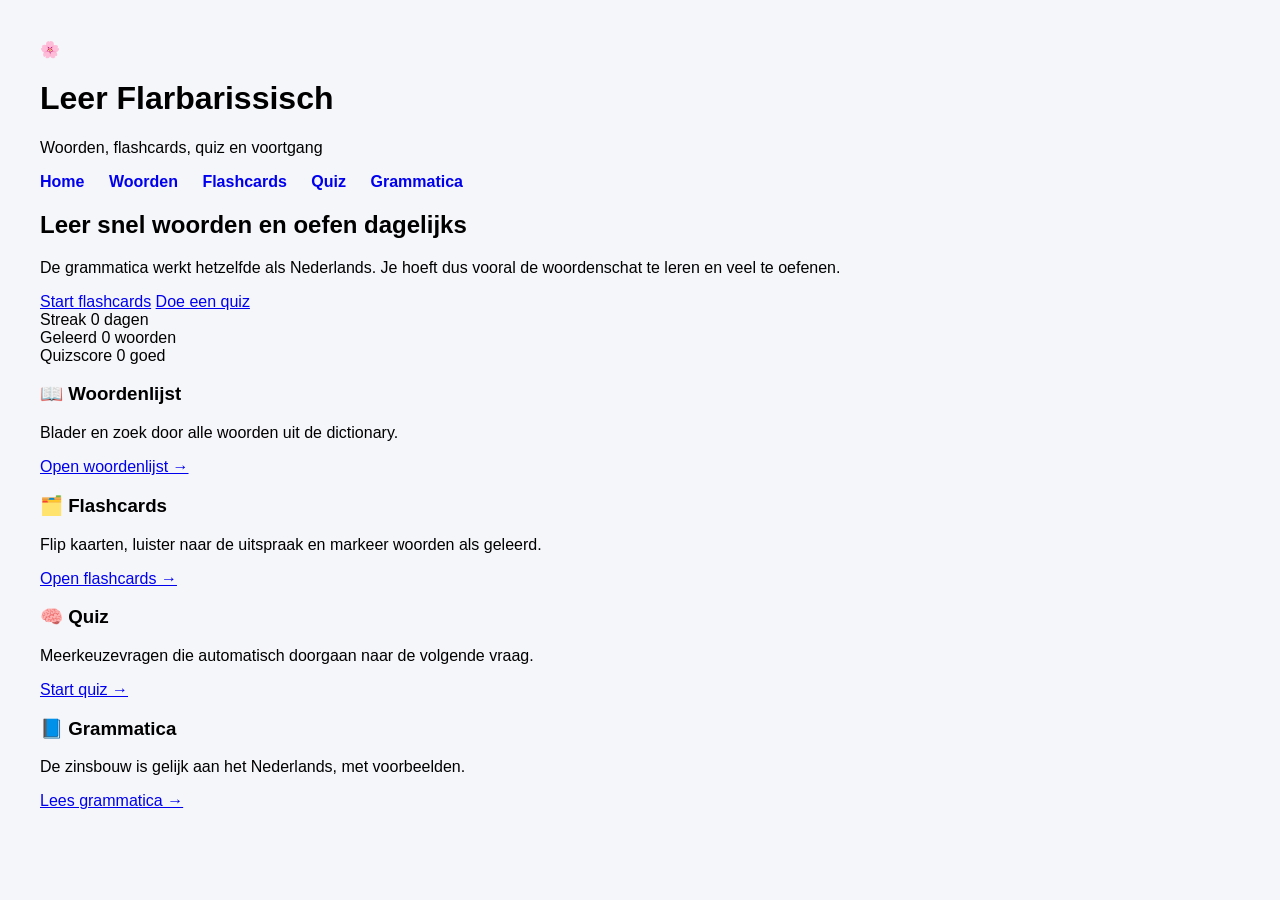
==== index.html @ 2b74cdad "Update index.html" ====
<!DOCTYPE html>
<html lang="nl">
<head>
  <meta charset="UTF-8" />
  <meta name="viewport" content="width=device-width, initial-scale=1.0" />
  <title>Leer Flarbarissisch</title>

  <link rel="icon" type="image/png" href="./favicon.png" />

  <meta name="description" content="Leer Flarbarissisch met quizzen, flashcards en uitspraak." />
  <meta property="og:title" content="Leer Flarbarissisch" />
  <meta property="og:description" content="Leer Flarbarissisch met quizzen, flashcards en uitspraak." />
  <meta property="og:type" content="website" />
  <meta property="og:image" content="./banner.png" />
  <meta name="twitter:card" content="summary_large_image" />
  <meta name="twitter:image" content="./banner.png" />

  <link rel="stylesheet" href="./style.css" />
</head>
<body>
  <div class="page-shell">
    <header class="topbar">
      <div class="brand">
        <div class="brand-badge">🌸</div>
        <div>
          <h1>Leer Flarbarissisch</h1>
          <p>Woorden, flashcards, quiz en voortgang</p>
        </div>
      </div>

      <nav class="nav">
        <a href="./index.html" class="nav-link active">Home</a>
        <a href="./woorden.html" class="nav-link">Woorden</a>
        <a href="./flashcards.html" class="nav-link">Flashcards</a>
        <a href="./quiz.html" class="nav-link">Quiz</a>
        <a href="./grammatica.html" class="nav-link">Grammatica</a>
      </nav>
    </header>

    <main class="container">
      <section class="hero card">
        <div class="hero-content">
          <h2>Leer snel woorden en oefen dagelijks</h2>
          <p>
            De grammatica werkt hetzelfde als Nederlands. Je hoeft dus vooral de
            woordenschat te leren en veel te oefenen.
          </p>

          <div class="hero-actions">
            <a class="primary-btn" href="./flashcards.html">Start flashcards</a>
            <a class="secondary-btn" href="./quiz.html">Doe een quiz</a>
          </div>
        </div>

        <div class="stats-grid">
          <div class="stat-card">
            <span class="stat-label">Streak</span>
            <span class="stat-value" id="streakValue">0 dagen</span>
          </div>
          <div class="stat-card">
            <span class="stat-label">Geleerd</span>
            <span class="stat-value" id="learnedValue">0 woorden</span>
          </div>
          <div class="stat-card">
            <span class="stat-label">Quizscore</span>
            <span class="stat-value" id="quizValue">0 goed</span>
          </div>
        </div>
      </section>

      <section class="home-grid">
        <article class="feature card">
          <h3>📖 Woordenlijst</h3>
          <p>Blader en zoek door alle woorden uit de dictionary.</p>
          <a class="text-link" href="./woorden.html">Open woordenlijst →</a>
        </article>

        <article class="feature card">
          <h3>🗂️ Flashcards</h3>
          <p>Flip kaarten, luister naar de uitspraak en markeer woorden als geleerd.</p>
          <a class="text-link" href="./flashcards.html">Open flashcards →</a>
        </article>

        <article class="feature card">
          <h3>🧠 Quiz</h3>
          <p>Meerkeuzevragen die automatisch doorgaan naar de volgende vraag.</p>
          <a class="text-link" href="./quiz.html">Start quiz →</a>
        </article>

        <article class="feature card">
          <h3>📘 Grammatica</h3>
          <p>De zinsbouw is gelijk aan het Nederlands, met voorbeelden.</p>
          <a class="text-link" href="./grammatica.html">Lees grammatica →</a>
        </article>
      </section>
    </main>
  </div>

  <script src="./script.js"></script>
</body>
</html>
---- style.css ----
body{

font-family:Inter,Arial;
margin:40px;

background:#f5f6fa;

}

nav a{

margin-right:20px;
text-decoration:none;
font-weight:bold;

}

table{

border-collapse:collapse;
margin-top:20px;

}

td,th{

border:1px solid #ddd;
padding:10px 20px;

}

input{

padding:10px;
margin-top:20px;

}

button{

padding:10px 20px;
margin:5px;

cursor:pointer;

}
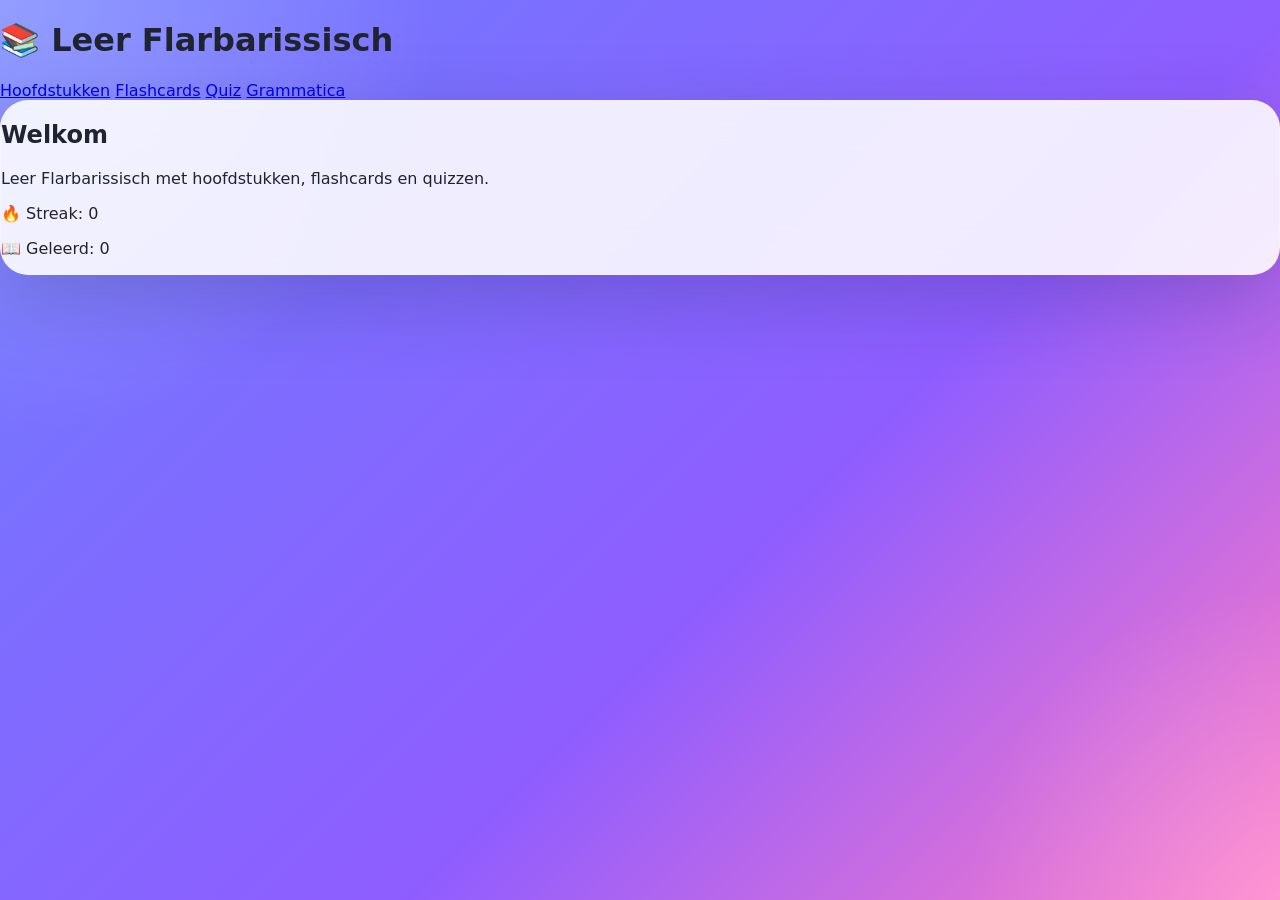
==== commit 58952a96: "Update index.html" ====
--- a/index.html
+++ b/index.html
@@ -1,101 +1,60 @@
 <!DOCTYPE html>
 <html lang="nl">
 <head>
-  <meta charset="UTF-8" />
-  <meta name="viewport" content="width=device-width, initial-scale=1.0" />
-  <title>Leer Flarbarissisch</title>
 
-  <link rel="icon" type="image/png" href="./favicon.png" />
+<meta charset="UTF-8">
+<meta name="viewport" content="width=device-width, initial-scale=1.0">
 
-  <meta name="description" content="Leer Flarbarissisch met quizzen, flashcards en uitspraak." />
-  <meta property="og:title" content="Leer Flarbarissisch" />
-  <meta property="og:description" content="Leer Flarbarissisch met quizzen, flashcards en uitspraak." />
-  <meta property="og:type" content="website" />
-  <meta property="og:image" content="./banner.png" />
-  <meta name="twitter:card" content="summary_large_image" />
-  <meta name="twitter:image" content="./banner.png" />
+<title>Leer Flarbarissisch</title>
 
-  <link rel="stylesheet" href="./style.css" />
+<link rel="stylesheet" href="style.css">
+
+<meta property="og:title" content="Leer Flarbarissisch">
+<meta property="og:image" content="banner.png">
+
+<link rel="icon" href="favicon.png">
+
 </head>
+
 <body>
-  <div class="page-shell">
-    <header class="topbar">
-      <div class="brand">
-        <div class="brand-badge">🌸</div>
-        <div>
-          <h1>Leer Flarbarissisch</h1>
-          <p>Woorden, flashcards, quiz en voortgang</p>
-        </div>
-      </div>
 
-      <nav class="nav">
-        <a href="./index.html" class="nav-link active">Home</a>
-        <a href="./woorden.html" class="nav-link">Woorden</a>
-        <a href="./flashcards.html" class="nav-link">Flashcards</a>
-        <a href="./quiz.html" class="nav-link">Quiz</a>
-        <a href="./grammatica.html" class="nav-link">Grammatica</a>
-      </nav>
-    </header>
+<header>
 
-    <main class="container">
-      <section class="hero card">
-        <div class="hero-content">
-          <h2>Leer snel woorden en oefen dagelijks</h2>
-          <p>
-            De grammatica werkt hetzelfde als Nederlands. Je hoeft dus vooral de
-            woordenschat te leren en veel te oefenen.
-          </p>
+<h1>📚 Leer Flarbarissisch</h1>
 
-          <div class="hero-actions">
-            <a class="primary-btn" href="./flashcards.html">Start flashcards</a>
-            <a class="secondary-btn" href="./quiz.html">Doe een quiz</a>
-          </div>
-        </div>
+<nav>
 
-        <div class="stats-grid">
-          <div class="stat-card">
-            <span class="stat-label">Streak</span>
-            <span class="stat-value" id="streakValue">0 dagen</span>
-          </div>
-          <div class="stat-card">
-            <span class="stat-label">Geleerd</span>
-            <span class="stat-value" id="learnedValue">0 woorden</span>
-          </div>
-          <div class="stat-card">
-            <span class="stat-label">Quizscore</span>
-            <span class="stat-value" id="quizValue">0 goed</span>
-          </div>
-        </div>
-      </section>
+<a href="hoofdstukken.html">Hoofdstukken</a>
+<a href="flashcards.html">Flashcards</a>
+<a href="quiz.html">Quiz</a>
+<a href="grammatica.html">Grammatica</a>
 
-      <section class="home-grid">
-        <article class="feature card">
-          <h3>📖 Woordenlijst</h3>
-          <p>Blader en zoek door alle woorden uit de dictionary.</p>
-          <a class="text-link" href="./woorden.html">Open woordenlijst →</a>
-        </article>
+</nav>
 
-        <article class="feature card">
-          <h3>🗂️ Flashcards</h3>
-          <p>Flip kaarten, luister naar de uitspraak en markeer woorden als geleerd.</p>
-          <a class="text-link" href="./flashcards.html">Open flashcards →</a>
-        </article>
+</header>
 
-        <article class="feature card">
-          <h3>🧠 Quiz</h3>
-          <p>Meerkeuzevragen die automatisch doorgaan naar de volgende vraag.</p>
-          <a class="text-link" href="./quiz.html">Start quiz →</a>
-        </article>
+<main>
 
-        <article class="feature card">
-          <h3>📘 Grammatica</h3>
-          <p>De zinsbouw is gelijk aan het Nederlands, met voorbeelden.</p>
-          <a class="text-link" href="./grammatica.html">Lees grammatica →</a>
-        </article>
-      </section>
-    </main>
-  </div>
+<div class="card">
 
-  <script src="./script.js"></script>
+<h2>Welkom</h2>
+
+<p>
+Leer Flarbarissisch met hoofdstukken, flashcards en quizzen.
+</p>
+
+<div class="stats">
+
+<p>🔥 Streak: <span id="streak">0</span></p>
+<p>📖 Geleerd: <span id="learned">0</span></p>
+
+</div>
+
+</div>
+
+</main>
+
+<script src="script.js"></script>
+
 </body>
 </html>
--- a/style.css
+++ b/style.css
@@ -1,46 +1,498 @@
-body{
-
-font-family:Inter,Arial;
-margin:40px;
-
-background:#f5f6fa;
-
-}
-
-nav a{
-
-margin-right:20px;
-text-decoration:none;
-font-weight:bold;
-
-}
-
-table{
-
-border-collapse:collapse;
-margin-top:20px;
-
-}
-
-td,th{
-
-border:1px solid #ddd;
-padding:10px 20px;
-
-}
-
-input{
-
-padding:10px;
-margin-top:20px;
-
-}
-
-button{
-
-padding:10px 20px;
-margin:5px;
-
-cursor:pointer;
-
-}
+:root {
+  --bg-1: #6d7cff;
+  --bg-2: #8f5dff;
+  --bg-3: #ff7ac6;
+
+  --surface: rgba(255, 255, 255, 0.88);
+  --surface-strong: rgba(255, 255, 255, 0.96);
+  --text: #1f2430;
+  --muted: #667085;
+  --border: rgba(99, 102, 241, 0.14);
+
+  --primary: #6b5cff;
+  --primary-hover: #5948ff;
+  --secondary: #eef2ff;
+  --secondary-text: #312e81;
+
+  --success: #10b981;
+  --success-hover: #0da271;
+
+  --shadow-lg: 0 24px 80px rgba(27, 34, 72, 0.22);
+  --shadow-md: 0 14px 30px rgba(27, 34, 72, 0.16);
+  --radius-xl: 28px;
+  --radius-lg: 18px;
+  --radius-md: 14px;
+}
+
+* {
+  box-sizing: border-box;
+}
+
+html,
+body {
+  margin: 0;
+  min-height: 100%;
+}
+
+body {
+  font-family: Inter, system-ui, Arial, sans-serif;
+  color: var(--text);
+  background:
+    radial-gradient(circle at top left, rgba(255,255,255,0.26), transparent 28%),
+    radial-gradient(circle at bottom right, rgba(255,255,255,0.2), transparent 20%),
+    linear-gradient(135deg, var(--bg-1), var(--bg-2) 60%, var(--bg-3));
+}
+
+.page-shell {
+  min-height: 100vh;
+  padding: 28px;
+}
+
+.container {
+  width: min(1100px, 100%);
+  margin: 0 auto;
+}
+
+.topbar {
+  width: min(1100px, 100%);
+  margin: 0 auto 24px;
+  display: flex;
+  gap: 20px;
+  align-items: center;
+  justify-content: space-between;
+  flex-wrap: wrap;
+}
+
+.brand {
+  display: flex;
+  gap: 14px;
+  align-items: center;
+}
+
+.brand-badge {
+  width: 56px;
+  height: 56px;
+  border-radius: 18px;
+  display: grid;
+  place-items: center;
+  font-size: 1.5rem;
+  background: rgba(255,255,255,0.18);
+  backdrop-filter: blur(12px);
+  box-shadow: var(--shadow-md);
+}
+
+.brand h1 {
+  margin: 0;
+  font-size: clamp(1.8rem, 3vw, 2.4rem);
+  line-height: 1.05;
+  letter-spacing: -0.02em;
+  color: white;
+}
+
+.brand p {
+  margin: 4px 0 0;
+  color: rgba(255,255,255,0.85);
+}
+
+.nav {
+  display: flex;
+  gap: 10px;
+  flex-wrap: wrap;
+}
+
+.nav-link {
+  text-decoration: none;
+  color: white;
+  padding: 10px 14px;
+  border-radius: 999px;
+  background: rgba(255,255,255,0.14);
+  backdrop-filter: blur(12px);
+  transition: transform 0.2s ease, background-color 0.2s ease;
+  font-weight: 600;
+}
+
+.nav-link:hover {
+  transform: translateY(-1px);
+  background: rgba(255,255,255,0.22);
+}
+
+.nav-link.active {
+  background: rgba(255,255,255,0.28);
+}
+
+.card {
+  background: var(--surface);
+  border: 1px solid rgba(255,255,255,0.3);
+  border-radius: var(--radius-xl);
+  box-shadow: var(--shadow-lg);
+  backdrop-filter: blur(20px);
+}
+
+.hero {
+  padding: 30px;
+  display: grid;
+  gap: 28px;
+  grid-template-columns: 1.2fr 0.8fr;
+}
+
+.hero-content h2 {
+  margin: 0 0 14px;
+  font-size: clamp(1.8rem, 3vw, 2.6rem);
+  line-height: 1.05;
+  letter-spacing: -0.02em;
+}
+
+.hero-content p {
+  margin: 0 0 22px;
+  color: var(--muted);
+  font-size: 1.05rem;
+  line-height: 1.7;
+}
+
+.hero-actions {
+  display: flex;
+  gap: 12px;
+  flex-wrap: wrap;
+}
+
+.stats-grid {
+  display: grid;
+  gap: 14px;
+}
+
+.stat-card {
+  padding: 18px 20px;
+  border-radius: 18px;
+  background: var(--surface-strong);
+  box-shadow: var(--shadow-md);
+}
+
+.stat-label {
+  display: block;
+  color: var(--muted);
+  font-size: 0.92rem;
+  margin-bottom: 6px;
+}
+
+.stat-value {
+  font-size: 1.5rem;
+  font-weight: 800;
+}
+
+.home-grid {
+  margin-top: 24px;
+  display: grid;
+  grid-template-columns: repeat(2, minmax(0, 1fr));
+  gap: 20px;
+}
+
+.feature {
+  padding: 24px;
+}
+
+.feature h3 {
+  margin-top: 0;
+  margin-bottom: 10px;
+}
+
+.feature p {
+  color: var(--muted);
+  line-height: 1.6;
+}
+
+.text-link {
+  text-decoration: none;
+  color: var(--primary);
+  font-weight: 700;
+}
+
+.primary-btn,
+.secondary-btn,
+.speak-btn,
+.answer-btn {
+  border: none;
+  cursor: pointer;
+  border-radius: 14px;
+  font: inherit;
+  font-weight: 700;
+  transition: transform 0.18s ease, background-color 0.18s ease, box-shadow 0.18s ease;
+}
+
+.primary-btn:hover,
+.secondary-btn:hover,
+.speak-btn:hover,
+.answer-btn:hover {
+  transform: translateY(-1px);
+}
+
+.primary-btn {
+  padding: 12px 18px;
+  background: var(--primary);
+  color: white;
+  box-shadow: var(--shadow-md);
+  text-decoration: none;
+  display: inline-flex;
+  align-items: center;
+  justify-content: center;
+}
+
+.primary-btn:hover {
+  background: var(--primary-hover);
+}
+
+.secondary-btn {
+  padding: 12px 18px;
+  background: var(--secondary);
+  color: var(--secondary-text);
+  text-decoration: none;
+}
+
+.toolbar-row {
+  display: flex;
+  gap: 12px;
+  margin-bottom: 18px;
+  flex-wrap: wrap;
+}
+
+.search-input {
+  flex: 1;
+  min-width: 240px;
+  padding: 14px 16px;
+  border: 1px solid var(--border);
+  border-radius: 16px;
+  font: inherit;
+  background: var(--surface-strong);
+  box-shadow: inset 0 1px 0 rgba(255,255,255,0.6);
+}
+
+.search-input:focus {
+  outline: none;
+  border-color: rgba(107,92,255,0.38);
+}
+
+.table-wrap {
+  overflow: auto;
+  border-radius: 18px;
+}
+
+.word-table {
+  width: 100%;
+  border-collapse: collapse;
+  overflow: hidden;
+  background: var(--surface-strong);
+  border-radius: 18px;
+}
+
+.word-table th,
+.word-table td {
+  padding: 14px 16px;
+  text-align: left;
+  border-bottom: 1px solid rgba(99, 102, 241, 0.08);
+}
+
+.word-table th {
+  background: rgba(107,92,255,0.08);
+  font-size: 0.95rem;
+}
+
+.icon-btn {
+  border: none;
+  background: var(--secondary);
+  color: var(--secondary-text);
+  border-radius: 12px;
+  padding: 10px 12px;
+  cursor: pointer;
+  font: inherit;
+  font-weight: 700;
+}
+
+.flashcard-page {
+  padding: 28px;
+}
+
+.flashcard-header,
+.quiz-top {
+  display: flex;
+  justify-content: space-between;
+  gap: 12px;
+  margin-bottom: 18px;
+  flex-wrap: wrap;
+}
+
+.mini-stat {
+  background: rgba(107,92,255,0.08);
+  color: var(--secondary-text);
+  padding: 10px 14px;
+  border-radius: 999px;
+  font-weight: 700;
+}
+
+.flashcard {
+  width: 100%;
+  border: none;
+  background: transparent;
+  padding: 0;
+  cursor: pointer;
+  perspective: 1400px;
+}
+
+.flashcard-inner {
+  position: relative;
+  width: 100%;
+  min-height: 320px;
+  transform-style: preserve-3d;
+  transition: transform 0.6s ease;
+}
+
+.flashcard.is-flipped .flashcard-inner,
+.flashcard-inner.is-flipped {
+  transform: rotateY(180deg);
+}
+
+.flashcard-face {
+  position: absolute;
+  inset: 0;
+  border-radius: 24px;
+  padding: 28px;
+  backface-visibility: hidden;
+  display: flex;
+  flex-direction: column;
+  justify-content: center;
+  align-items: center;
+  background: linear-gradient(145deg, rgba(255,255,255,0.98), rgba(238,242,255,0.92));
+  box-shadow: var(--shadow-md);
+}
+
+.flashcard-back {
+  transform: rotateY(180deg);
+  background: linear-gradient(145deg, rgba(107,92,255,0.98), rgba(143,93,255,0.94));
+  color: white;
+}
+
+.flashcard-label {
+  font-size: 0.92rem;
+  font-weight: 800;
+  letter-spacing: 0.04em;
+  text-transform: uppercase;
+  opacity: 0.78;
+  margin-bottom: 14px;
+}
+
+.flashcard-face h2 {
+  margin: 0;
+  font-size: clamp(2rem, 4vw, 3rem);
+  text-align: center;
+  line-height: 1.1;
+}
+
+.flashcard-actions {
+  margin-top: 22px;
+  display: flex;
+  gap: 12px;
+  flex-wrap: wrap;
+}
+
+.speak-btn {
+  padding: 12px 18px;
+  background: var(--success);
+  color: white;
+}
+
+.speak-btn:hover {
+  background: var(--success-hover);
+}
+
+.quiz-card {
+  padding: 28px;
+}
+
+.quiz-card h2 {
+  margin-top: 0;
+  margin-bottom: 20px;
+  font-size: clamp(1.4rem, 3vw, 2rem);
+}
+
+.answers-grid {
+  display: grid;
+  gap: 12px;
+}
+
+.answer-btn {
+  text-align: left;
+  padding: 14px 16px;
+  background: var(--surface-strong);
+  color: var(--text);
+  box-shadow: var(--shadow-md);
+}
+
+.answer-btn.correct {
+  background: rgba(16, 185, 129, 0.16);
+}
+
+.answer-btn.wrong {
+  background: rgba(239, 68, 68, 0.14);
+}
+
+.quiz-feedback {
+  min-height: 28px;
+  margin-top: 16px;
+  font-weight: 700;
+}
+
+.prose-card {
+  padding: 28px;
+  line-height: 1.75;
+}
+
+.prose-card h2 {
+  margin-top: 0;
+}
+
+.example-box {
+  margin: 18px 0;
+  padding: 18px;
+  border-radius: 18px;
+  background: var(--surface-strong);
+  box-shadow: var(--shadow-md);
+}
+
+.pretty-list {
+  padding-left: 20px;
+}
+
+@media (max-width: 920px) {
+  .hero,
+  .home-grid {
+    grid-template-columns: 1fr;
+  }
+}
+
+@media (max-width: 640px) {
+  .page-shell {
+    padding: 18px;
+  }
+
+  .hero,
+  .feature,
+  .flashcard-page,
+  .quiz-card,
+  .prose-card {
+    padding: 22px;
+  }
+
+  .flashcard-inner {
+    min-height: 260px;
+  }
+
+  .flashcard-actions,
+  .hero-actions,
+  .toolbar-row {
+    flex-direction: column;
+  }
+
+  .primary-btn,
+  .secondary-btn,
+  .speak-btn {
+    width: 100%;
+  }
+}
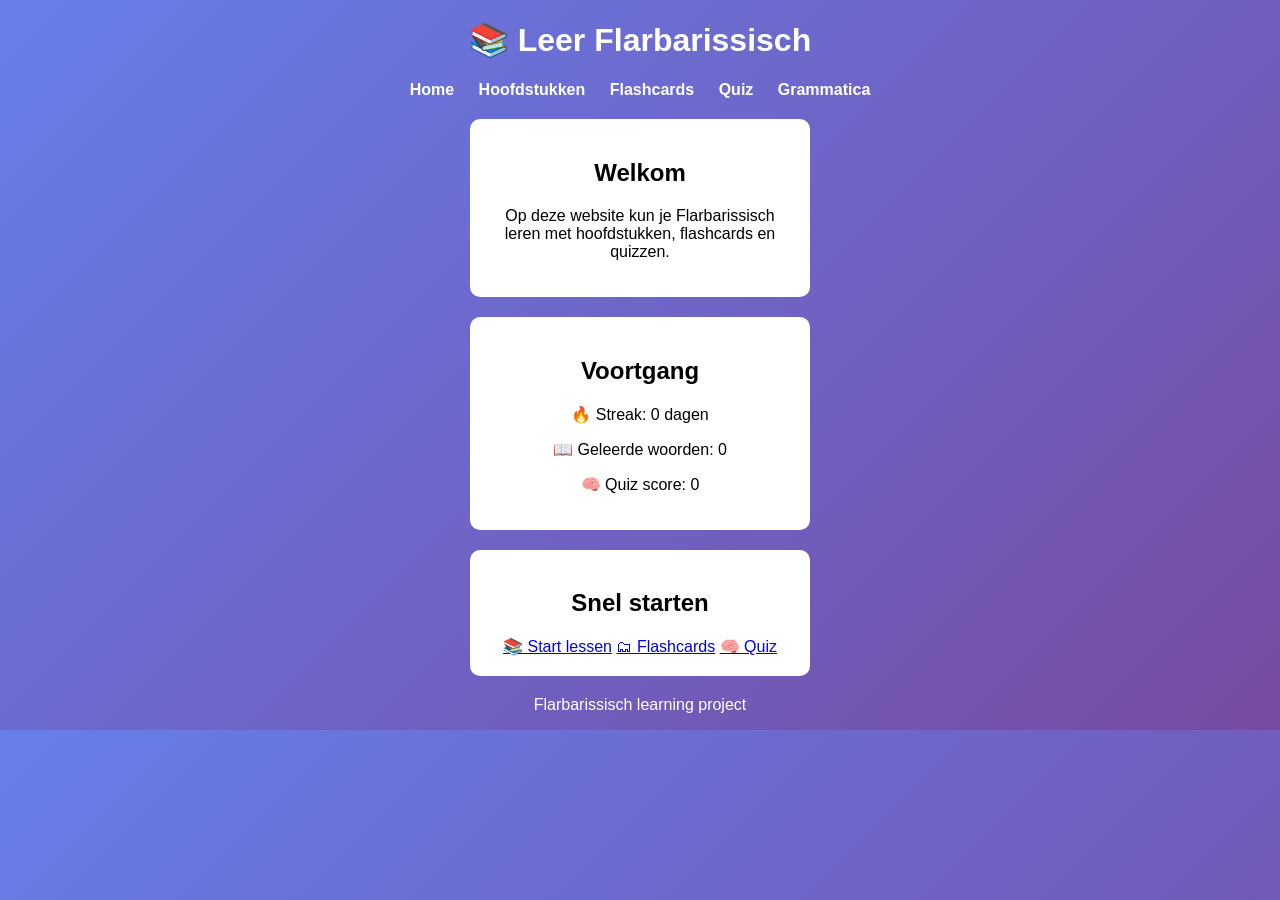
==== commit 73ed041f: "Update index.html" ====
--- a/index.html
+++ b/index.html
@@ -1,5 +1,6 @@
 <!DOCTYPE html>
 <html lang="nl">
+
 <head>
 
 <meta charset="UTF-8">
@@ -7,12 +8,18 @@
 
 <title>Leer Flarbarissisch</title>
 
+<meta name="description" content="Leer Flarbarissisch met hoofdstukken, quizzen en flashcards.">
+
+<!-- favicon -->
+<link rel="icon" type="image/png" href="favicon.png">
+
+<!-- discord / embed -->
+<meta property="og:title" content="Leer Flarbarissisch">
+<meta property="og:description" content="Leer Flarbarissisch met lessen en quizzen">
+<meta property="og:image" content="banner.png">
+<meta property="og:type" content="website">
+
 <link rel="stylesheet" href="style.css">
-
-<meta property="og:title" content="Leer Flarbarissisch">
-<meta property="og:image" content="banner.png">
-
-<link rel="icon" href="favicon.png">
 
 </head>
 
@@ -24,10 +31,11 @@
 
 <nav>
 
-<a href="hoofdstukken.html">Hoofdstukken</a>
-<a href="flashcards.html">Flashcards</a>
-<a href="quiz.html">Quiz</a>
-<a href="grammatica.html">Grammatica</a>
+<a href="/">Home</a>
+<a href="hoofdstukken/">Hoofdstukken</a>
+<a href="flashcards/">Flashcards</a>
+<a href="quiz/">Quiz</a>
+<a href="grammatica/">Grammatica</a>
 
 </nav>
 
@@ -35,26 +43,53 @@
 
 <main>
 
-<div class="card">
+<section class="card">
 
 <h2>Welkom</h2>
 
 <p>
-Leer Flarbarissisch met hoofdstukken, flashcards en quizzen.
+Op deze website kun je Flarbarissisch leren met hoofdstukken,
+flashcards en quizzen.
 </p>
 
-<div class="stats">
+</section>
 
-<p>🔥 Streak: <span id="streak">0</span></p>
-<p>📖 Geleerd: <span id="learned">0</span></p>
+<section class="card stats">
+
+<h2>Voortgang</h2>
+
+<p>🔥 Streak: <span id="streak">0</span> dagen</p>
+
+<p>📖 Geleerde woorden: <span id="learned">0</span></p>
+
+<p>🧠 Quiz score: <span id="quizScore">0</span></p>
+
+</section>
+
+<section class="card">
+
+<h2>Snel starten</h2>
+
+<div class="buttons">
+
+<a class="button" href="hoofdstukken/">📚 Start lessen</a>
+<a class="button" href="flashcards/">🗂 Flashcards</a>
+<a class="button" href="quiz/">🧠 Quiz</a>
 
 </div>
 
-</div>
+</section>
 
 </main>
+
+<footer>
+
+<p>Flarbarissisch learning project</p>
+
+</footer>
 
 <script src="script.js"></script>
 
 </body>
+
 </html>
--- a/style.css
+++ b/style.css
@@ -1,498 +1,67 @@
-:root {
-  --bg-1: #6d7cff;
-  --bg-2: #8f5dff;
-  --bg-3: #ff7ac6;
+body{
 
-  --surface: rgba(255, 255, 255, 0.88);
-  --surface-strong: rgba(255, 255, 255, 0.96);
-  --text: #1f2430;
-  --muted: #667085;
-  --border: rgba(99, 102, 241, 0.14);
+font-family:Inter,Arial;
 
-  --primary: #6b5cff;
-  --primary-hover: #5948ff;
-  --secondary: #eef2ff;
-  --secondary-text: #312e81;
+background:linear-gradient(135deg,#667eea,#764ba2);
 
-  --success: #10b981;
-  --success-hover: #0da271;
+color:white;
 
-  --shadow-lg: 0 24px 80px rgba(27, 34, 72, 0.22);
-  --shadow-md: 0 14px 30px rgba(27, 34, 72, 0.16);
-  --radius-xl: 28px;
-  --radius-lg: 18px;
-  --radius-md: 14px;
+text-align:center;
+
+margin:0;
+
 }
 
-* {
-  box-sizing: border-box;
+nav a{
+
+margin:10px;
+
+color:white;
+
+text-decoration:none;
+
+font-weight:bold;
+
 }
 
-html,
-body {
-  margin: 0;
-  min-height: 100%;
+.card{
+
+background:white;
+
+color:black;
+
+padding:20px;
+
+margin:20px auto;
+
+width:300px;
+
+border-radius:10px;
+
 }
 
-body {
-  font-family: Inter, system-ui, Arial, sans-serif;
-  color: var(--text);
-  background:
-    radial-gradient(circle at top left, rgba(255,255,255,0.26), transparent 28%),
-    radial-gradient(circle at bottom right, rgba(255,255,255,0.2), transparent 20%),
-    linear-gradient(135deg, var(--bg-1), var(--bg-2) 60%, var(--bg-3));
+table{
+
+margin:auto;
+
+border-collapse:collapse;
+
 }
 
-.page-shell {
-  min-height: 100vh;
-  padding: 28px;
+td,th{
+
+border:1px solid #ddd;
+
+padding:10px;
+
 }
 
-.container {
-  width: min(1100px, 100%);
-  margin: 0 auto;
+button{
+
+padding:10px;
+
+margin:5px;
+
+cursor:pointer;
+
 }
-
-.topbar {
-  width: min(1100px, 100%);
-  margin: 0 auto 24px;
-  display: flex;
-  gap: 20px;
-  align-items: center;
-  justify-content: space-between;
-  flex-wrap: wrap;
-}
-
-.brand {
-  display: flex;
-  gap: 14px;
-  align-items: center;
-}
-
-.brand-badge {
-  width: 56px;
-  height: 56px;
-  border-radius: 18px;
-  display: grid;
-  place-items: center;
-  font-size: 1.5rem;
-  background: rgba(255,255,255,0.18);
-  backdrop-filter: blur(12px);
-  box-shadow: var(--shadow-md);
-}
-
-.brand h1 {
-  margin: 0;
-  font-size: clamp(1.8rem, 3vw, 2.4rem);
-  line-height: 1.05;
-  letter-spacing: -0.02em;
-  color: white;
-}
-
-.brand p {
-  margin: 4px 0 0;
-  color: rgba(255,255,255,0.85);
-}
-
-.nav {
-  display: flex;
-  gap: 10px;
-  flex-wrap: wrap;
-}
-
-.nav-link {
-  text-decoration: none;
-  color: white;
-  padding: 10px 14px;
-  border-radius: 999px;
-  background: rgba(255,255,255,0.14);
-  backdrop-filter: blur(12px);
-  transition: transform 0.2s ease, background-color 0.2s ease;
-  font-weight: 600;
-}
-
-.nav-link:hover {
-  transform: translateY(-1px);
-  background: rgba(255,255,255,0.22);
-}
-
-.nav-link.active {
-  background: rgba(255,255,255,0.28);
-}
-
-.card {
-  background: var(--surface);
-  border: 1px solid rgba(255,255,255,0.3);
-  border-radius: var(--radius-xl);
-  box-shadow: var(--shadow-lg);
-  backdrop-filter: blur(20px);
-}
-
-.hero {
-  padding: 30px;
-  display: grid;
-  gap: 28px;
-  grid-template-columns: 1.2fr 0.8fr;
-}
-
-.hero-content h2 {
-  margin: 0 0 14px;
-  font-size: clamp(1.8rem, 3vw, 2.6rem);
-  line-height: 1.05;
-  letter-spacing: -0.02em;
-}
-
-.hero-content p {
-  margin: 0 0 22px;
-  color: var(--muted);
-  font-size: 1.05rem;
-  line-height: 1.7;
-}
-
-.hero-actions {
-  display: flex;
-  gap: 12px;
-  flex-wrap: wrap;
-}
-
-.stats-grid {
-  display: grid;
-  gap: 14px;
-}
-
-.stat-card {
-  padding: 18px 20px;
-  border-radius: 18px;
-  background: var(--surface-strong);
-  box-shadow: var(--shadow-md);
-}
-
-.stat-label {
-  display: block;
-  color: var(--muted);
-  font-size: 0.92rem;
-  margin-bottom: 6px;
-}
-
-.stat-value {
-  font-size: 1.5rem;
-  font-weight: 800;
-}
-
-.home-grid {
-  margin-top: 24px;
-  display: grid;
-  grid-template-columns: repeat(2, minmax(0, 1fr));
-  gap: 20px;
-}
-
-.feature {
-  padding: 24px;
-}
-
-.feature h3 {
-  margin-top: 0;
-  margin-bottom: 10px;
-}
-
-.feature p {
-  color: var(--muted);
-  line-height: 1.6;
-}
-
-.text-link {
-  text-decoration: none;
-  color: var(--primary);
-  font-weight: 700;
-}
-
-.primary-btn,
-.secondary-btn,
-.speak-btn,
-.answer-btn {
-  border: none;
-  cursor: pointer;
-  border-radius: 14px;
-  font: inherit;
-  font-weight: 700;
-  transition: transform 0.18s ease, background-color 0.18s ease, box-shadow 0.18s ease;
-}
-
-.primary-btn:hover,
-.secondary-btn:hover,
-.speak-btn:hover,
-.answer-btn:hover {
-  transform: translateY(-1px);
-}
-
-.primary-btn {
-  padding: 12px 18px;
-  background: var(--primary);
-  color: white;
-  box-shadow: var(--shadow-md);
-  text-decoration: none;
-  display: inline-flex;
-  align-items: center;
-  justify-content: center;
-}
-
-.primary-btn:hover {
-  background: var(--primary-hover);
-}
-
-.secondary-btn {
-  padding: 12px 18px;
-  background: var(--secondary);
-  color: var(--secondary-text);
-  text-decoration: none;
-}
-
-.toolbar-row {
-  display: flex;
-  gap: 12px;
-  margin-bottom: 18px;
-  flex-wrap: wrap;
-}
-
-.search-input {
-  flex: 1;
-  min-width: 240px;
-  padding: 14px 16px;
-  border: 1px solid var(--border);
-  border-radius: 16px;
-  font: inherit;
-  background: var(--surface-strong);
-  box-shadow: inset 0 1px 0 rgba(255,255,255,0.6);
-}
-
-.search-input:focus {
-  outline: none;
-  border-color: rgba(107,92,255,0.38);
-}
-
-.table-wrap {
-  overflow: auto;
-  border-radius: 18px;
-}
-
-.word-table {
-  width: 100%;
-  border-collapse: collapse;
-  overflow: hidden;
-  background: var(--surface-strong);
-  border-radius: 18px;
-}
-
-.word-table th,
-.word-table td {
-  padding: 14px 16px;
-  text-align: left;
-  border-bottom: 1px solid rgba(99, 102, 241, 0.08);
-}
-
-.word-table th {
-  background: rgba(107,92,255,0.08);
-  font-size: 0.95rem;
-}
-
-.icon-btn {
-  border: none;
-  background: var(--secondary);
-  color: var(--secondary-text);
-  border-radius: 12px;
-  padding: 10px 12px;
-  cursor: pointer;
-  font: inherit;
-  font-weight: 700;
-}
-
-.flashcard-page {
-  padding: 28px;
-}
-
-.flashcard-header,
-.quiz-top {
-  display: flex;
-  justify-content: space-between;
-  gap: 12px;
-  margin-bottom: 18px;
-  flex-wrap: wrap;
-}
-
-.mini-stat {
-  background: rgba(107,92,255,0.08);
-  color: var(--secondary-text);
-  padding: 10px 14px;
-  border-radius: 999px;
-  font-weight: 700;
-}
-
-.flashcard {
-  width: 100%;
-  border: none;
-  background: transparent;
-  padding: 0;
-  cursor: pointer;
-  perspective: 1400px;
-}
-
-.flashcard-inner {
-  position: relative;
-  width: 100%;
-  min-height: 320px;
-  transform-style: preserve-3d;
-  transition: transform 0.6s ease;
-}
-
-.flashcard.is-flipped .flashcard-inner,
-.flashcard-inner.is-flipped {
-  transform: rotateY(180deg);
-}
-
-.flashcard-face {
-  position: absolute;
-  inset: 0;
-  border-radius: 24px;
-  padding: 28px;
-  backface-visibility: hidden;
-  display: flex;
-  flex-direction: column;
-  justify-content: center;
-  align-items: center;
-  background: linear-gradient(145deg, rgba(255,255,255,0.98), rgba(238,242,255,0.92));
-  box-shadow: var(--shadow-md);
-}
-
-.flashcard-back {
-  transform: rotateY(180deg);
-  background: linear-gradient(145deg, rgba(107,92,255,0.98), rgba(143,93,255,0.94));
-  color: white;
-}
-
-.flashcard-label {
-  font-size: 0.92rem;
-  font-weight: 800;
-  letter-spacing: 0.04em;
-  text-transform: uppercase;
-  opacity: 0.78;
-  margin-bottom: 14px;
-}
-
-.flashcard-face h2 {
-  margin: 0;
-  font-size: clamp(2rem, 4vw, 3rem);
-  text-align: center;
-  line-height: 1.1;
-}
-
-.flashcard-actions {
-  margin-top: 22px;
-  display: flex;
-  gap: 12px;
-  flex-wrap: wrap;
-}
-
-.speak-btn {
-  padding: 12px 18px;
-  background: var(--success);
-  color: white;
-}
-
-.speak-btn:hover {
-  background: var(--success-hover);
-}
-
-.quiz-card {
-  padding: 28px;
-}
-
-.quiz-card h2 {
-  margin-top: 0;
-  margin-bottom: 20px;
-  font-size: clamp(1.4rem, 3vw, 2rem);
-}
-
-.answers-grid {
-  display: grid;
-  gap: 12px;
-}
-
-.answer-btn {
-  text-align: left;
-  padding: 14px 16px;
-  background: var(--surface-strong);
-  color: var(--text);
-  box-shadow: var(--shadow-md);
-}
-
-.answer-btn.correct {
-  background: rgba(16, 185, 129, 0.16);
-}
-
-.answer-btn.wrong {
-  background: rgba(239, 68, 68, 0.14);
-}
-
-.quiz-feedback {
-  min-height: 28px;
-  margin-top: 16px;
-  font-weight: 700;
-}
-
-.prose-card {
-  padding: 28px;
-  line-height: 1.75;
-}
-
-.prose-card h2 {
-  margin-top: 0;
-}
-
-.example-box {
-  margin: 18px 0;
-  padding: 18px;
-  border-radius: 18px;
-  background: var(--surface-strong);
-  box-shadow: var(--shadow-md);
-}
-
-.pretty-list {
-  padding-left: 20px;
-}
-
-@media (max-width: 920px) {
-  .hero,
-  .home-grid {
-    grid-template-columns: 1fr;
-  }
-}
-
-@media (max-width: 640px) {
-  .page-shell {
-    padding: 18px;
-  }
-
-  .hero,
-  .feature,
-  .flashcard-page,
-  .quiz-card,
-  .prose-card {
-    padding: 22px;
-  }
-
-  .flashcard-inner {
-    min-height: 260px;
-  }
-
-  .flashcard-actions,
-  .hero-actions,
-  .toolbar-row {
-    flex-direction: column;
-  }
-
-  .primary-btn,
-  .secondary-btn,
-  .speak-btn {
-    width: 100%;
-  }
-}
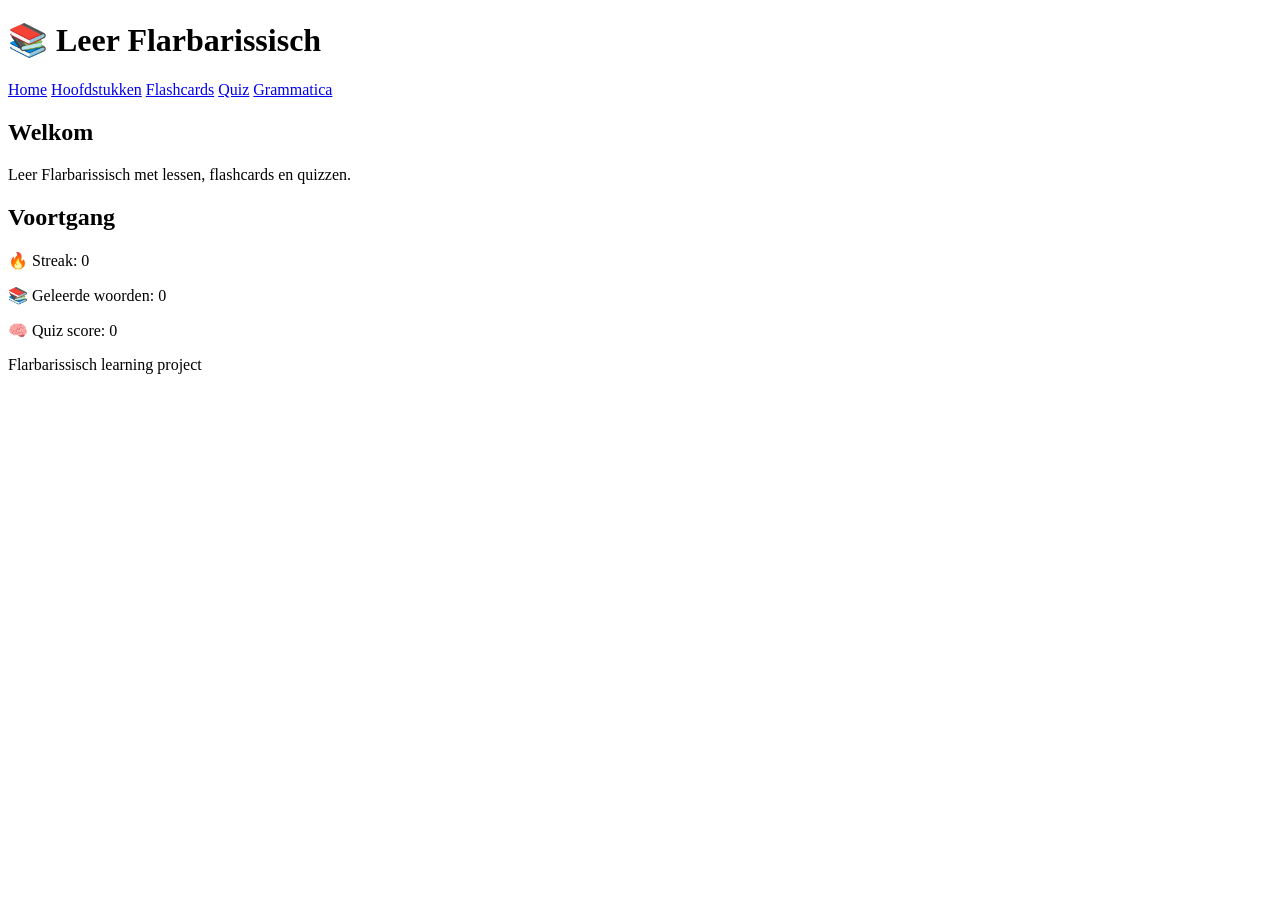
==== commit d01c636d: "Update index.html" ====
--- a/index.html
+++ b/index.html
@@ -4,22 +4,16 @@
 <head>
 
 <meta charset="UTF-8">
-<meta name="viewport" content="width=device-width, initial-scale=1.0">
+<meta name="viewport" content="width=device-width, initial-scale=1">
 
 <title>Leer Flarbarissisch</title>
 
-<meta name="description" content="Leer Flarbarissisch met hoofdstukken, quizzen en flashcards.">
+<link rel="icon" href="favicon.png">
 
-<!-- favicon -->
-<link rel="icon" type="image/png" href="favicon.png">
+<meta property="og:title" content="Leer Flarbarissisch">
+<meta property="og:image" content="banner.png">
 
-<!-- discord / embed -->
-<meta property="og:title" content="Leer Flarbarissisch">
-<meta property="og:description" content="Leer Flarbarissisch met lessen en quizzen">
-<meta property="og:image" content="banner.png">
-<meta property="og:type" content="website">
-
-<link rel="stylesheet" href="style.css">
+<link rel="stylesheet" href="css/style.css">
 
 </head>
 
@@ -48,35 +42,18 @@
 <h2>Welkom</h2>
 
 <p>
-Op deze website kun je Flarbarissisch leren met hoofdstukken,
-flashcards en quizzen.
+Leer Flarbarissisch met lessen, flashcards en quizzen.
 </p>
-
-</section>
-
-<section class="card stats">
-
-<h2>Voortgang</h2>
-
-<p>🔥 Streak: <span id="streak">0</span> dagen</p>
-
-<p>📖 Geleerde woorden: <span id="learned">0</span></p>
-
-<p>🧠 Quiz score: <span id="quizScore">0</span></p>
 
 </section>
 
 <section class="card">
 
-<h2>Snel starten</h2>
+<h2>Voortgang</h2>
 
-<div class="buttons">
-
-<a class="button" href="hoofdstukken/">📚 Start lessen</a>
-<a class="button" href="flashcards/">🗂 Flashcards</a>
-<a class="button" href="quiz/">🧠 Quiz</a>
-
-</div>
+<p>🔥 Streak: <span id="streak">0</span></p>
+<p>📚 Geleerde woorden: <span id="learned">0</span></p>
+<p>🧠 Quiz score: <span id="quizScore">0</span></p>
 
 </section>
 
@@ -88,7 +65,7 @@
 
 </footer>
 
-<script src="script.js"></script>
+<script src="js/script.js"></script>
 
 </body>
 
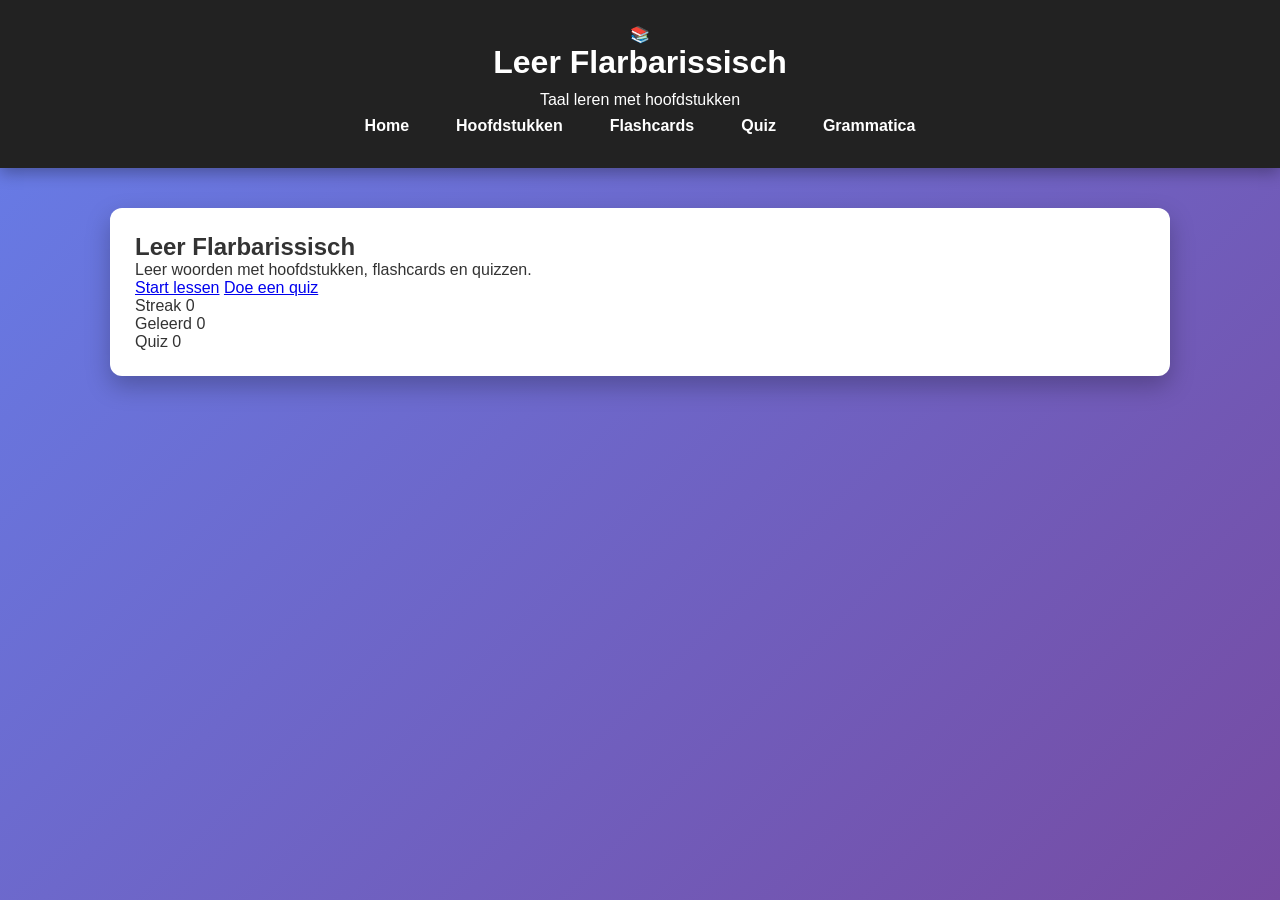
==== commit fcec645c: "Update index.html" ====
--- a/index.html
+++ b/index.html
@@ -2,71 +2,87 @@
 <html lang="nl">
 
 <head>
-
 <meta charset="UTF-8">
-<meta name="viewport" content="width=device-width, initial-scale=1">
+<meta name="viewport" content="width=device-width, initial-scale=1.0">
 
 <title>Leer Flarbarissisch</title>
 
+<link rel="stylesheet" href="css/style.css">
 <link rel="icon" href="favicon.png">
-
-<meta property="og:title" content="Leer Flarbarissisch">
-<meta property="og:image" content="banner.png">
-
-<link rel="stylesheet" href="css/style.css">
-
 </head>
 
 <body>
 
-<header>
+<div class="page-shell">
 
-<h1>📚 Leer Flarbarissisch</h1>
+<header class="topbar">
 
-<nav>
+<div class="brand">
+<div class="brand-badge">📚</div>
 
-<a href="/">Home</a>
-<a href="hoofdstukken/">Hoofdstukken</a>
-<a href="flashcards/">Flashcards</a>
-<a href="quiz/">Quiz</a>
-<a href="grammatica/">Grammatica</a>
+<div>
+<h1>Leer Flarbarissisch</h1>
+<p>Taal leren met hoofdstukken</p>
+</div>
+</div>
 
+<nav class="nav">
+<a class="nav-link active" href="/">Home</a>
+<a class="nav-link" href="hoofdstukken/">Hoofdstukken</a>
+<a class="nav-link" href="flashcards/">Flashcards</a>
+<a class="nav-link" href="quiz/">Quiz</a>
+<a class="nav-link" href="grammatica/">Grammatica</a>
 </nav>
 
 </header>
 
-<main>
+<main class="container">
 
-<section class="card">
+<section class="hero card">
 
-<h2>Welkom</h2>
+<div class="hero-content">
+
+<h2>Leer Flarbarissisch</h2>
 
 <p>
-Leer Flarbarissisch met lessen, flashcards en quizzen.
+Leer woorden met hoofdstukken, flashcards en quizzen.
 </p>
 
-</section>
+<div class="hero-actions">
 
-<section class="card">
+<a class="primary-btn" href="hoofdstukken/">Start lessen</a>
+<a class="secondary-btn" href="quiz/">Doe een quiz</a>
 
-<h2>Voortgang</h2>
+</div>
 
-<p>🔥 Streak: <span id="streak">0</span></p>
-<p>📚 Geleerde woorden: <span id="learned">0</span></p>
-<p>🧠 Quiz score: <span id="quizScore">0</span></p>
+</div>
+
+<div class="stats-grid">
+
+<div class="stat-card">
+<span class="stat-label">Streak</span>
+<span class="stat-value" id="streak">0</span>
+</div>
+
+<div class="stat-card">
+<span class="stat-label">Geleerd</span>
+<span class="stat-value" id="learned">0</span>
+</div>
+
+<div class="stat-card">
+<span class="stat-label">Quiz</span>
+<span class="stat-value" id="quizScore">0</span>
+</div>
+
+</div>
 
 </section>
 
 </main>
 
-<footer>
-
-<p>Flarbarissisch learning project</p>
-
-</footer>
+</div>
 
 <script src="js/script.js"></script>
 
 </body>
-
 </html>
--- a/css/style.css
+++ b/css/style.css
@@ -0,0 +1,389 @@
+/* ---------------- */
+/* RESET */
+/* ---------------- */
+
+*{
+margin:0;
+padding:0;
+box-sizing:border-box;
+}
+
+body{
+
+font-family:Arial, Helvetica, sans-serif;
+
+background:linear-gradient(135deg,#667eea,#764ba2);
+
+min-height:100vh;
+
+color:#333;
+
+}
+
+/* ---------------- */
+/* HEADER */
+/* ---------------- */
+
+header{
+
+background:#222;
+
+color:white;
+
+padding:25px;
+
+text-align:center;
+
+box-shadow:0 5px 15px rgba(0,0,0,0.3);
+
+}
+
+header h1{
+
+font-size:32px;
+margin-bottom:10px;
+
+}
+
+/* ---------------- */
+/* NAV */
+/* ---------------- */
+
+nav{
+
+display:flex;
+justify-content:center;
+gap:15px;
+flex-wrap:wrap;
+
+}
+
+nav a{
+
+color:white;
+
+text-decoration:none;
+
+font-weight:bold;
+
+padding:8px 16px;
+
+border-radius:6px;
+
+transition:0.2s;
+
+}
+
+nav a:hover{
+
+background:#444;
+
+}
+
+/* ---------------- */
+/* MAIN */
+/* ---------------- */
+
+main{
+
+padding:40px 20px;
+
+max-width:1100px;
+
+margin:auto;
+
+}
+
+/* ---------------- */
+/* GRID */
+/* ---------------- */
+
+.grid{
+
+display:grid;
+
+grid-template-columns:repeat(auto-fit,minmax(250px,1fr));
+
+gap:25px;
+
+}
+
+/* ---------------- */
+/* CARD */
+/* ---------------- */
+
+.card{
+
+background:white;
+
+padding:25px;
+
+border-radius:12px;
+
+box-shadow:0 10px 25px rgba(0,0,0,0.25);
+
+transition:0.2s;
+
+}
+
+.card:hover{
+
+transform:translateY(-5px);
+
+box-shadow:0 15px 35px rgba(0,0,0,0.35);
+
+}
+
+/* ---------------- */
+/* CHAPTER CARDS */
+/* ---------------- */
+
+.chapterCard{
+
+background:white;
+
+padding:25px;
+
+border-radius:12px;
+
+text-align:center;
+
+box-shadow:0 10px 25px rgba(0,0,0,0.25);
+
+transition:0.2s;
+
+}
+
+.chapterCard:hover{
+
+transform:translateY(-5px);
+
+box-shadow:0 15px 35px rgba(0,0,0,0.35);
+
+}
+
+.chapterCard h2{
+
+margin-bottom:10px;
+
+color:#333;
+
+}
+
+.chapterCard p{
+
+color:#666;
+
+margin-bottom:10px;
+
+}
+
+/* ---------------- */
+/* BUTTONS */
+/* ---------------- */
+
+button,
+.startBtn,
+.button{
+
+display:inline-block;
+
+padding:10px 20px;
+
+background:#667eea;
+
+color:white;
+
+border:none;
+
+border-radius:6px;
+
+cursor:pointer;
+
+font-weight:bold;
+
+text-decoration:none;
+
+transition:0.2s;
+
+}
+
+button:hover,
+.startBtn:hover,
+.button:hover{
+
+background:#5565d6;
+
+}
+
+/* ---------------- */
+/* LES TABLE */
+/* ---------------- */
+
+.lessonTable{
+
+width:100%;
+
+max-width:900px;
+
+margin:auto;
+
+border-collapse:collapse;
+
+background:white;
+
+border-radius:10px;
+
+overflow:hidden;
+
+box-shadow:0 10px 25px rgba(0,0,0,0.3);
+
+}
+
+.lessonTable th{
+
+background:#667eea;
+
+color:white;
+
+padding:12px;
+
+}
+
+.lessonTable td{
+
+padding:12px;
+
+border-bottom:1px solid #eee;
+
+text-align:center;
+
+}
+
+.lessonTable tr:hover{
+
+background:#f4f6ff;
+
+}
+
+/* ---------------- */
+/* FLASHCARD */
+/* ---------------- */
+
+.flashcard{
+
+background:white;
+
+max-width:400px;
+
+margin:40px auto;
+
+padding:50px 20px;
+
+border-radius:14px;
+
+font-size:28px;
+
+text-align:center;
+
+box-shadow:0 10px 30px rgba(0,0,0,0.35);
+
+cursor:pointer;
+
+transition:0.2s;
+
+}
+
+.flashcard:hover{
+
+transform:scale(1.03);
+
+}
+
+.controls{
+
+display:flex;
+
+justify-content:center;
+
+gap:10px;
+
+flex-wrap:wrap;
+
+}
+
+/* ---------------- */
+/* QUIZ */
+/* ---------------- */
+
+.quizCard{
+
+background:white;
+
+padding:30px;
+
+max-width:600px;
+
+margin:auto;
+
+border-radius:14px;
+
+box-shadow:0 10px 30px rgba(0,0,0,0.35);
+
+text-align:center;
+
+}
+
+#answers button{
+
+display:block;
+
+width:100%;
+
+margin:8px 0;
+
+padding:12px;
+
+}
+
+/* ---------------- */
+/* FOOTER */
+/* ---------------- */
+
+footer{
+
+text-align:center;
+
+color:white;
+
+padding:20px;
+
+}
+
+/* ---------------- */
+/* MOBILE */
+/* ---------------- */
+
+@media(max-width:700px){
+
+header h1{
+
+font-size:24px;
+
+}
+
+.flashcard{
+
+font-size:22px;
+
+padding:40px 15px;
+
+}
+
+.lessonTable{
+
+font-size:14px;
+
+}
+
+}
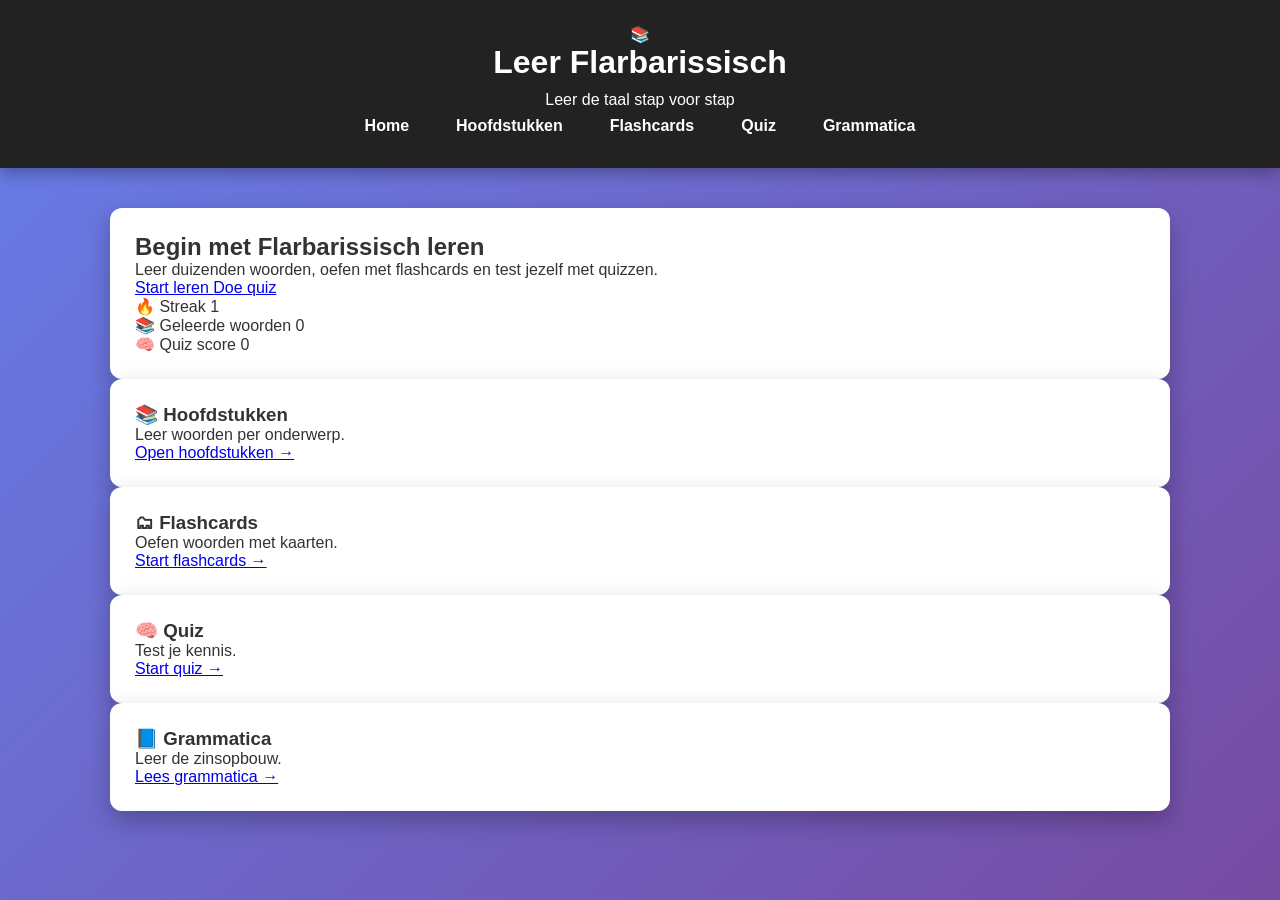
==== commit bc80a55e: "Update index.html" ====
--- a/index.html
+++ b/index.html
@@ -2,6 +2,7 @@
 <html lang="nl">
 
 <head>
+
 <meta charset="UTF-8">
 <meta name="viewport" content="width=device-width, initial-scale=1.0">
 
@@ -9,6 +10,7 @@
 
 <link rel="stylesheet" href="css/style.css">
 <link rel="icon" href="favicon.png">
+
 </head>
 
 <body>
@@ -18,20 +20,24 @@
 <header class="topbar">
 
 <div class="brand">
+
 <div class="brand-badge">📚</div>
 
 <div>
 <h1>Leer Flarbarissisch</h1>
-<p>Taal leren met hoofdstukken</p>
+<p>Leer de taal stap voor stap</p>
 </div>
+
 </div>
 
 <nav class="nav">
+
 <a class="nav-link active" href="/">Home</a>
 <a class="nav-link" href="hoofdstukken/">Hoofdstukken</a>
 <a class="nav-link" href="flashcards/">Flashcards</a>
 <a class="nav-link" href="quiz/">Quiz</a>
 <a class="nav-link" href="grammatica/">Grammatica</a>
+
 </nav>
 
 </header>
@@ -42,16 +48,21 @@
 
 <div class="hero-content">
 
-<h2>Leer Flarbarissisch</h2>
+<h2>Begin met Flarbarissisch leren</h2>
 
 <p>
-Leer woorden met hoofdstukken, flashcards en quizzen.
+Leer duizenden woorden, oefen met flashcards en test jezelf met quizzen.
 </p>
 
 <div class="hero-actions">
 
-<a class="primary-btn" href="hoofdstukken/">Start lessen</a>
-<a class="secondary-btn" href="quiz/">Doe een quiz</a>
+<a class="primary-btn" href="hoofdstukken/">
+Start leren
+</a>
+
+<a class="secondary-btn" href="quiz/">
+Doe quiz
+</a>
 
 </div>
 
@@ -60,19 +71,79 @@
 <div class="stats-grid">
 
 <div class="stat-card">
-<span class="stat-label">Streak</span>
+<span class="stat-label">🔥 Streak</span>
 <span class="stat-value" id="streak">0</span>
 </div>
 
 <div class="stat-card">
-<span class="stat-label">Geleerd</span>
+<span class="stat-label">📚 Geleerde woorden</span>
 <span class="stat-value" id="learned">0</span>
 </div>
 
 <div class="stat-card">
-<span class="stat-label">Quiz</span>
+<span class="stat-label">🧠 Quiz score</span>
 <span class="stat-value" id="quizScore">0</span>
 </div>
+
+</div>
+
+</section>
+
+<section class="home-grid">
+
+<div class="feature card">
+
+<h3>📚 Hoofdstukken</h3>
+
+<p>
+Leer woorden per onderwerp.
+</p>
+
+<a class="text-link" href="hoofdstukken/">
+Open hoofdstukken →
+</a>
+
+</div>
+
+<div class="feature card">
+
+<h3>🗂 Flashcards</h3>
+
+<p>
+Oefen woorden met kaarten.
+</p>
+
+<a class="text-link" href="flashcards/">
+Start flashcards →
+</a>
+
+</div>
+
+<div class="feature card">
+
+<h3>🧠 Quiz</h3>
+
+<p>
+Test je kennis.
+</p>
+
+<a class="text-link" href="quiz/">
+Start quiz →
+</a>
+
+</div>
+
+<div class="feature card">
+
+<h3>📘 Grammatica</h3>
+
+<p>
+Leer de zinsopbouw.
+</p>
+
+<a class="text-link" href="grammatica/">
+Lees grammatica →
+</a>
 
 </div>
 
@@ -83,6 +154,8 @@
 </div>
 
 <script src="js/script.js"></script>
+<script src="js/home.js"></script>
 
 </body>
+
 </html>
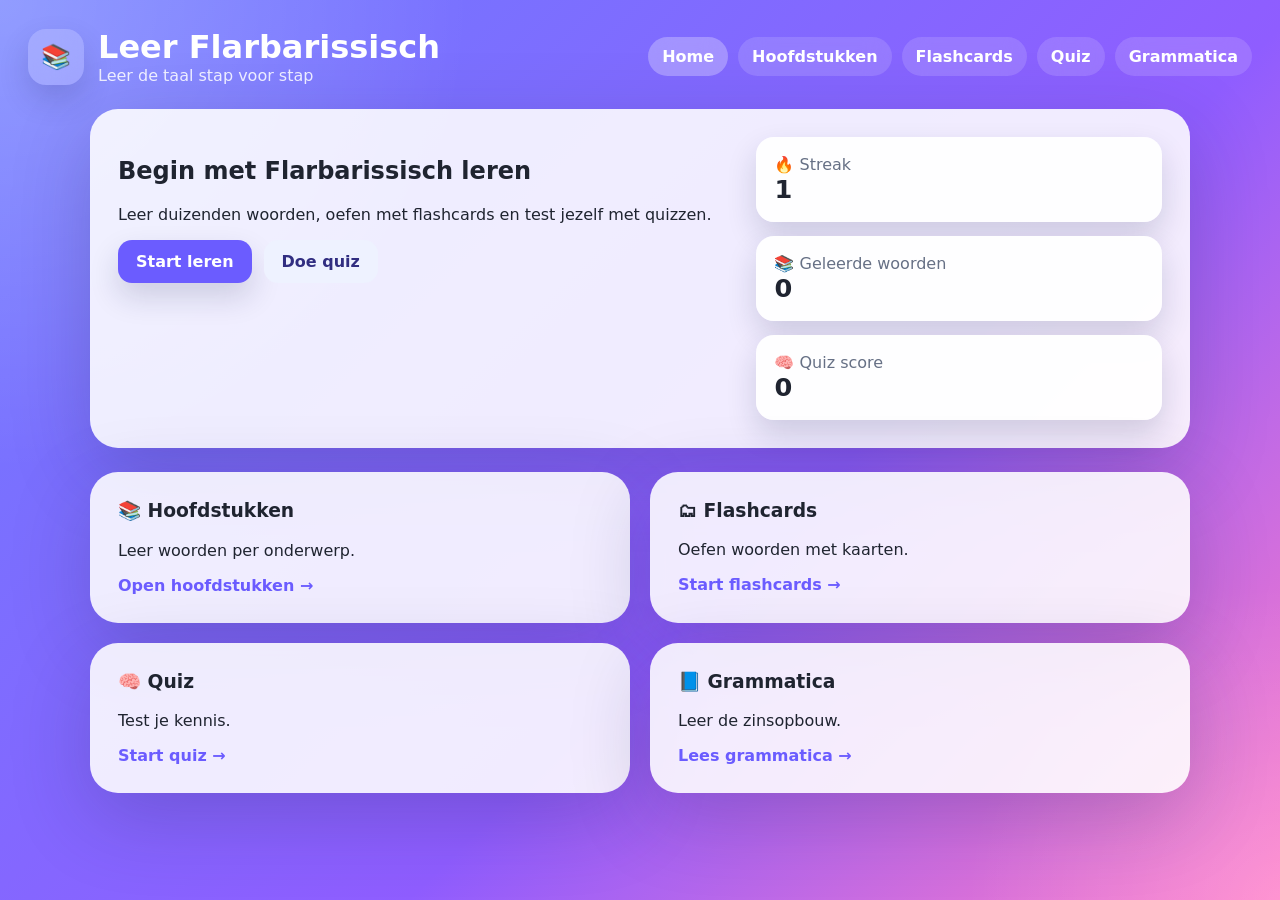
==== commit e16469d2: "Update index.html" ====
--- a/index.html
+++ b/index.html
@@ -8,11 +8,22 @@
 
 <title>Leer Flarbarissisch</title>
 
+<link rel="icon" type="image/png" href="favicon.png">
+
+<meta name="description" content="Vertaal Nederlands naar Flarbarissisch">
+
+<meta property="og:title" content="Flarbarissisch Translator">
+<meta property="og:description" content="Vertaal Nederlands naar Flarbarissisch">
+<meta property="og:type" content="website">
+<meta property="og:image" content="https://www.translate.straykids.nl/banner.png">
+
+<meta name="twitter:card" content="summary_large_image">
+<meta name="twitter:image" content="https://www.translate.straykids.nl/banner.png">
+
 <link rel="stylesheet" href="css/style.css">
-<link rel="icon" href="favicon.png">
 
 </head>
-
+  
 <body>
 
 <div class="page-shell">
--- a/css/style.css
+++ b/css/style.css
@@ -1,389 +1,400 @@
-/* ---------------- */
-/* RESET */
-/* ---------------- */
-
-*{
-margin:0;
-padding:0;
-box-sizing:border-box;
-}
-
-body{
-
-font-family:Arial, Helvetica, sans-serif;
-
-background:linear-gradient(135deg,#667eea,#764ba2);
-
-min-height:100vh;
-
-color:#333;
-
-}
-
-/* ---------------- */
-/* HEADER */
-/* ---------------- */
-
-header{
-
-background:#222;
-
-color:white;
-
-padding:25px;
-
-text-align:center;
-
-box-shadow:0 5px 15px rgba(0,0,0,0.3);
-
-}
-
-header h1{
-
-font-size:32px;
-margin-bottom:10px;
-
-}
-
-/* ---------------- */
-/* NAV */
-/* ---------------- */
-
-nav{
-
-display:flex;
-justify-content:center;
-gap:15px;
-flex-wrap:wrap;
-
-}
-
-nav a{
-
-color:white;
-
-text-decoration:none;
-
-font-weight:bold;
-
-padding:8px 16px;
-
-border-radius:6px;
-
-transition:0.2s;
-
-}
-
-nav a:hover{
-
-background:#444;
-
-}
-
-/* ---------------- */
-/* MAIN */
-/* ---------------- */
-
-main{
-
-padding:40px 20px;
-
-max-width:1100px;
-
-margin:auto;
-
-}
-
-/* ---------------- */
-/* GRID */
-/* ---------------- */
-
-.grid{
-
-display:grid;
-
-grid-template-columns:repeat(auto-fit,minmax(250px,1fr));
-
-gap:25px;
-
-}
-
-/* ---------------- */
-/* CARD */
-/* ---------------- */
+:root {
+  --bg-1: #6d7cff;
+  --bg-2: #8f5dff;
+  --bg-3: #ff7ac6;
+
+  --surface: rgba(255, 255, 255, 0.88);
+  --surface-strong: rgba(255, 255, 255, 0.96);
+  --text: #1f2430;
+  --muted: #667085;
+  --border: rgba(99, 102, 241, 0.14);
+
+  --primary: #6b5cff;
+  --primary-hover: #5948ff;
+  --secondary: #eef2ff;
+  --secondary-text: #312e81;
+
+  --success: #10b981;
+  --success-hover: #0da271;
+
+  --shadow-lg: 0 24px 80px rgba(27, 34, 72, 0.22);
+  --shadow-md: 0 14px 30px rgba(27, 34, 72, 0.16);
+
+  --radius-xl: 28px;
+  --radius-lg: 18px;
+  --radius-md: 14px;
+}
+
+* {
+  box-sizing: border-box;
+}
+
+body {
+  margin: 0;
+  font-family: Inter, system-ui, Arial, sans-serif;
+  color: var(--text);
+
+  background:
+  radial-gradient(circle at top left, rgba(255,255,255,0.25), transparent 30%),
+  radial-gradient(circle at bottom right, rgba(255,255,255,0.2), transparent 20%),
+  linear-gradient(135deg, var(--bg-1), var(--bg-2) 60%, var(--bg-3));
+
+  min-height: 100vh;
+}
+
+/* ---------- LAYOUT ---------- */
+
+.page-shell{
+  min-height:100vh;
+  padding:28px;
+}
+
+.container{
+  width:min(1100px,100%);
+  margin:0 auto;
+}
+
+/* ---------- HEADER ---------- */
+
+.topbar{
+  display:flex;
+  justify-content:space-between;
+  align-items:center;
+  gap:20px;
+  flex-wrap:wrap;
+  margin-bottom:24px;
+}
+
+.brand{
+  display:flex;
+  gap:14px;
+  align-items:center;
+}
+
+.brand-badge{
+  width:56px;
+  height:56px;
+  border-radius:18px;
+  display:grid;
+  place-items:center;
+  font-size:1.5rem;
+  background:rgba(255,255,255,0.18);
+  backdrop-filter:blur(12px);
+  box-shadow:var(--shadow-md);
+}
+
+.brand h1{
+  margin:0;
+  font-size:2rem;
+  color:white;
+}
+
+.brand p{
+  margin:0;
+  color:rgba(255,255,255,0.85);
+}
+
+/* ---------- NAV ---------- */
+
+.nav{
+  display:flex;
+  gap:10px;
+  flex-wrap:wrap;
+}
+
+.nav-link{
+  text-decoration:none;
+  color:white;
+  padding:10px 14px;
+  border-radius:999px;
+  background:rgba(255,255,255,0.14);
+  backdrop-filter:blur(12px);
+  font-weight:600;
+}
+
+.nav-link:hover{
+  background:rgba(255,255,255,0.22);
+}
+
+.nav-link.active{
+  background:rgba(255,255,255,0.28);
+}
+
+/* ---------- CARDS ---------- */
 
 .card{
-
-background:white;
-
-padding:25px;
-
-border-radius:12px;
-
-box-shadow:0 10px 25px rgba(0,0,0,0.25);
-
-transition:0.2s;
-
-}
-
-.card:hover{
-
-transform:translateY(-5px);
-
-box-shadow:0 15px 35px rgba(0,0,0,0.35);
-
-}
-
-/* ---------------- */
-/* CHAPTER CARDS */
-/* ---------------- */
-
-.chapterCard{
-
-background:white;
-
-padding:25px;
-
-border-radius:12px;
-
-text-align:center;
-
-box-shadow:0 10px 25px rgba(0,0,0,0.25);
-
-transition:0.2s;
-
-}
-
-.chapterCard:hover{
-
-transform:translateY(-5px);
-
-box-shadow:0 15px 35px rgba(0,0,0,0.35);
-
-}
-
-.chapterCard h2{
-
-margin-bottom:10px;
-
-color:#333;
-
-}
-
-.chapterCard p{
-
-color:#666;
-
-margin-bottom:10px;
-
-}
-
-/* ---------------- */
-/* BUTTONS */
-/* ---------------- */
-
-button,
-.startBtn,
-.button{
-
-display:inline-block;
-
-padding:10px 20px;
-
-background:#667eea;
-
-color:white;
-
-border:none;
-
-border-radius:6px;
-
-cursor:pointer;
-
-font-weight:bold;
-
-text-decoration:none;
-
-transition:0.2s;
-
-}
-
-button:hover,
-.startBtn:hover,
-.button:hover{
-
-background:#5565d6;
-
-}
-
-/* ---------------- */
-/* LES TABLE */
-/* ---------------- */
-
-.lessonTable{
-
-width:100%;
-
-max-width:900px;
-
-margin:auto;
-
-border-collapse:collapse;
-
-background:white;
-
-border-radius:10px;
-
-overflow:hidden;
-
-box-shadow:0 10px 25px rgba(0,0,0,0.3);
-
-}
-
-.lessonTable th{
-
-background:#667eea;
-
-color:white;
-
-padding:12px;
-
-}
-
-.lessonTable td{
-
-padding:12px;
-
-border-bottom:1px solid #eee;
-
-text-align:center;
-
-}
-
-.lessonTable tr:hover{
-
-background:#f4f6ff;
-
-}
-
-/* ---------------- */
-/* FLASHCARD */
-/* ---------------- */
+  background:var(--surface);
+  border-radius:var(--radius-xl);
+  padding:28px;
+  box-shadow:var(--shadow-lg);
+}
+
+/* ---------- HERO ---------- */
+
+.hero{
+  display:grid;
+  grid-template-columns:1.2fr 0.8fr;
+  gap:30px;
+}
+
+.hero-actions{
+  display:flex;
+  gap:12px;
+  flex-wrap:wrap;
+}
+
+/* ---------- BUTTONS ---------- */
+
+.primary-btn,
+.secondary-btn,
+.speak-btn,
+.answer-btn{
+
+  border:none;
+  cursor:pointer;
+  border-radius:14px;
+  font:inherit;
+  font-weight:700;
+}
+
+.primary-btn{
+  padding:12px 18px;
+  background:var(--primary);
+  color:white;
+  box-shadow:var(--shadow-md);
+  text-decoration:none;
+}
+
+.primary-btn:hover{
+  background:var(--primary-hover);
+}
+
+.secondary-btn{
+  padding:12px 18px;
+  background:var(--secondary);
+  color:var(--secondary-text);
+  text-decoration:none;
+}
+
+.speak-btn{
+  padding:12px 18px;
+  background:var(--success);
+  color:white;
+}
+
+.speak-btn:hover{
+  background:var(--success-hover);
+}
+
+/* ---------- STATS ---------- */
+
+.stats-grid{
+  display:grid;
+  gap:14px;
+}
+
+.stat-card{
+  padding:18px;
+  border-radius:18px;
+  background:var(--surface-strong);
+  box-shadow:var(--shadow-md);
+}
+
+.stat-label{
+  display:block;
+  color:var(--muted);
+}
+
+.stat-value{
+  font-size:1.6rem;
+  font-weight:800;
+}
+
+/* ---------- HOME ---------- */
+
+.home-grid{
+  margin-top:24px;
+  display:grid;
+  grid-template-columns:repeat(2,1fr);
+  gap:20px;
+}
+
+.feature h3{
+  margin-top:0;
+}
+
+.text-link{
+  text-decoration:none;
+  color:var(--primary);
+  font-weight:700;
+}
+
+/* ---------- WORD TABLE ---------- */
+
+.table-wrap{
+  overflow:auto;
+  border-radius:18px;
+}
+
+.word-table{
+  width:100%;
+  border-collapse:collapse;
+  background:var(--surface-strong);
+  border-radius:18px;
+}
+
+.word-table th,
+.word-table td{
+  padding:14px 16px;
+  border-bottom:1px solid rgba(99,102,241,0.08);
+}
+
+.word-table th{
+  background:rgba(107,92,255,0.08);
+}
+
+.icon-btn{
+  border:none;
+  background:var(--secondary);
+  color:var(--secondary-text);
+  border-radius:12px;
+  padding:10px 12px;
+  cursor:pointer;
+  font-weight:700;
+}
+
+/* ---------- FLASHCARDS ---------- */
+
+.flashcard-page{
+  padding:28px;
+}
 
 .flashcard{
-
-background:white;
-
-max-width:400px;
-
-margin:40px auto;
-
-padding:50px 20px;
-
-border-radius:14px;
-
-font-size:28px;
-
-text-align:center;
-
-box-shadow:0 10px 30px rgba(0,0,0,0.35);
-
-cursor:pointer;
-
-transition:0.2s;
-
-}
-
-.flashcard:hover{
-
-transform:scale(1.03);
-
-}
-
-.controls{
-
-display:flex;
-
-justify-content:center;
-
-gap:10px;
-
-flex-wrap:wrap;
-
-}
-
-/* ---------------- */
-/* QUIZ */
-/* ---------------- */
-
-.quizCard{
-
-background:white;
-
-padding:30px;
-
-max-width:600px;
-
-margin:auto;
-
-border-radius:14px;
-
-box-shadow:0 10px 30px rgba(0,0,0,0.35);
-
-text-align:center;
-
-}
-
-#answers button{
-
-display:block;
-
-width:100%;
-
-margin:8px 0;
-
-padding:12px;
-
-}
-
-/* ---------------- */
-/* FOOTER */
-/* ---------------- */
-
-footer{
-
-text-align:center;
-
-color:white;
-
-padding:20px;
-
-}
-
-/* ---------------- */
-/* MOBILE */
-/* ---------------- */
-
-@media(max-width:700px){
-
-header h1{
-
-font-size:24px;
-
-}
-
-.flashcard{
-
-font-size:22px;
-
-padding:40px 15px;
-
-}
-
-.lessonTable{
-
-font-size:14px;
-
-}
-
-}
+  width:100%;
+  border:none;
+  background:transparent;
+  cursor:pointer;
+  perspective:1400px;
+}
+
+.flashcard-inner{
+  position:relative;
+  width:100%;
+  min-height:320px;
+  transform-style:preserve-3d;
+  transition:transform .6s ease;
+}
+
+.flashcard.is-flipped .flashcard-inner{
+  transform:rotateY(180deg);
+}
+
+.flashcard-face{
+  position:absolute;
+  inset:0;
+  border-radius:24px;
+  padding:28px;
+  backface-visibility:hidden;
+  display:flex;
+  flex-direction:column;
+  justify-content:center;
+  align-items:center;
+  background:linear-gradient(145deg, rgba(255,255,255,0.98), rgba(238,242,255,0.92));
+  box-shadow:var(--shadow-md);
+}
+
+.flashcard-back{
+  transform:rotateY(180deg);
+  background:linear-gradient(145deg, rgba(107,92,255,0.98), rgba(143,93,255,0.94));
+  color:white;
+}
+
+.flashcard-label{
+  font-size:.9rem;
+  font-weight:800;
+  letter-spacing:.04em;
+  text-transform:uppercase;
+  margin-bottom:12px;
+}
+
+.flashcard-face h2{
+  font-size:2rem;
+  text-align:center;
+}
+
+/* ---------- QUIZ ---------- */
+
+.quiz-card{
+  padding:28px;
+}
+
+.answers-grid{
+  display:grid;
+  gap:12px;
+}
+
+.answer-btn{
+  text-align:left;
+  padding:14px 16px;
+  background:var(--surface-strong);
+  box-shadow:var(--shadow-md);
+}
+
+.answer-btn.correct{
+  background:rgba(16,185,129,.16);
+}
+
+.answer-btn.wrong{
+  background:rgba(239,68,68,.14);
+}
+
+.quiz-feedback{
+  min-height:28px;
+  margin-top:16px;
+  font-weight:700;
+}
+
+/* ---------- GRAMMAR ---------- */
+
+.prose-card{
+  padding:28px;
+  line-height:1.7;
+}
+
+.example-box{
+  margin:18px 0;
+  padding:18px;
+  border-radius:18px;
+  background:var(--surface-strong);
+  box-shadow:var(--shadow-md);
+}
+
+.pretty-list{
+  padding-left:20px;
+}
+
+/* ---------- MOBILE ---------- */
+
+@media(max-width:920px){
+
+.hero{
+grid-template-columns:1fr;
+}
+
+.home-grid{
+grid-template-columns:1fr;
+}
+
+}
+
+@media(max-width:640px){
+
+.page-shell{
+padding:18px;
+}
+
+.flashcard-inner{
+min-height:260px;
+}
+
+}
